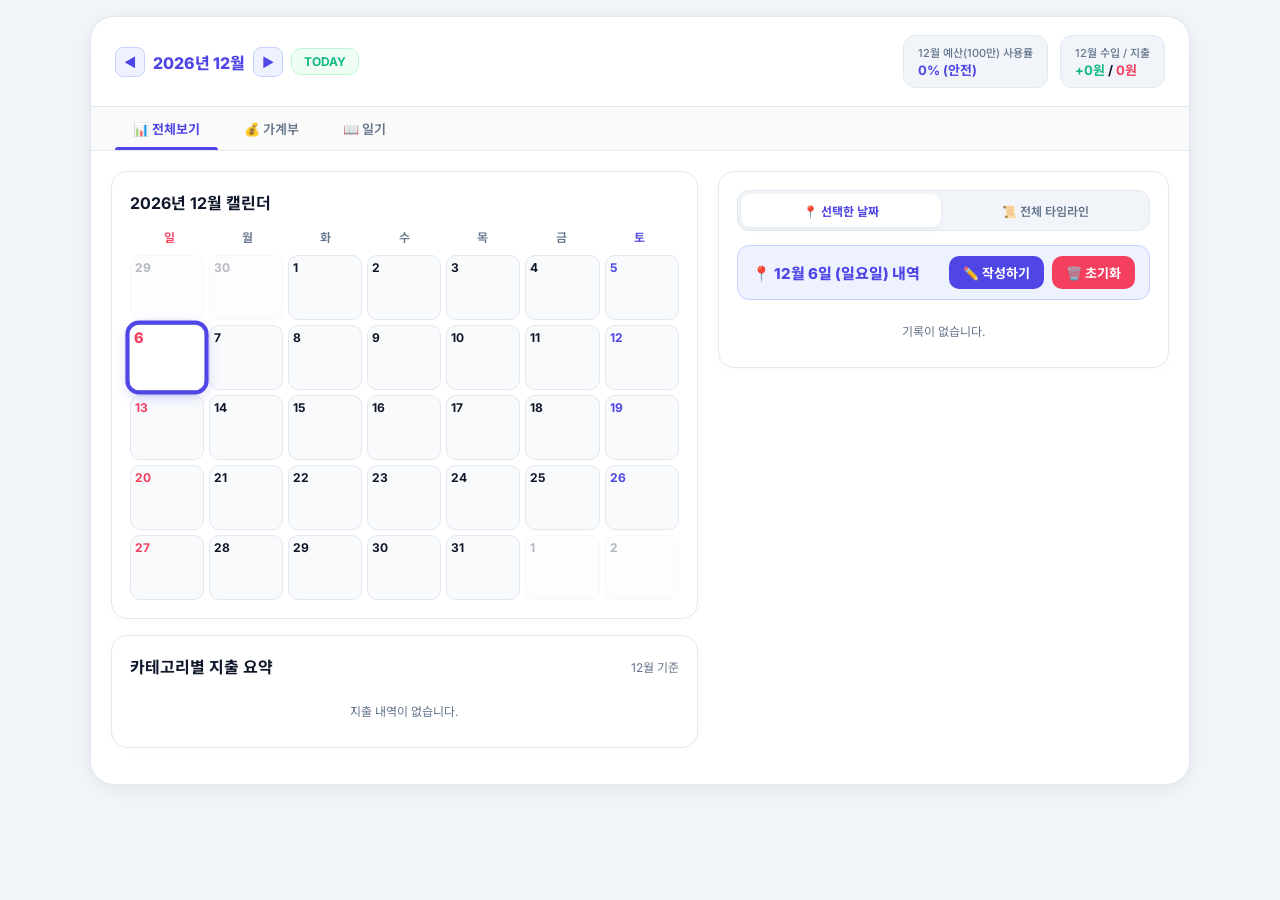
==== draft_3_minimal_dash.html @ 01fcd66e "Update title" ====
<!DOCTYPE html>
<html lang="ko">

<head>
    <meta charset="UTF-8">
    <meta name="viewport" content="width=device-width, initial-scale=1.0">
    <title>가계부 & 일기</title>
    <link rel="preconnect" href="https://fonts.googleapis.com">
    <link rel="preconnect" href="https://fonts.gstatic.com" crossorigin>
    <link
        href="https://fonts.googleapis.com/css2?family=Inter:wght@400;500;600;700;800&family=Noto+Sans+KR:wght@300;400;500;700&display=swap"
        rel="stylesheet">
    <style>
        :root {
            --bg-body: #F1F5F9;
            --bg-surface: #FFFFFF;
            --text-primary: #0F172A;
            --text-muted: #64748B;
            --indigo-600: #4F46E5;
            --indigo-50: #EEF2FF;
            --coral-500: #F43F5E;
            --emerald-500: #10B981;
            --amber-500: #F59E0B;
            --border: #E2E8F0;
            --radius-card: 16px;
            --shadow: 0 4px 20px -2px rgba(15, 23, 42, 0.08);
        }

        * {
            box-sizing: border-box;
            margin: 0;
            padding: 0;
            font-family: 'Inter', 'Noto Sans KR', sans-serif;
            -webkit-tap-highlight-color: transparent;
        }

        body {
            background-color: var(--bg-body);
            color: var(--text-primary);
            min-height: 100vh;
            padding: 16px;
        }

        .dash-wrapper {
            width: 100%;
            max-width: 1100px;
            margin: 0 auto;
            background: var(--bg-surface);
            border-radius: 24px;
            box-shadow: var(--shadow);
            border: 1px solid var(--border);
            overflow: hidden;
            display: flex;
            flex-direction: column;
        }

        .dash-header {
            padding: 18px 24px;
            border-bottom: 1px solid var(--border);
            display: flex;
            justify-content: space-between;
            align-items: center;
            flex-wrap: wrap;
            gap: 16px;
        }

        .month-nav {
            display: flex;
            align-items: center;
            gap: 8px;
            flex-wrap: wrap;
        }

        .month-nav-btn {
            background: var(--indigo-50);
            color: var(--indigo-600);
            border: 1px solid #C7D2FE;
            width: 30px;
            height: 30px;
            border-radius: 8px;
            cursor: pointer;
            font-weight: 700;
            font-size: 13px;
            display: flex;
            align-items: center;
            justify-content: center;
            transition: all 0.2s;
        }

        .month-nav-btn:hover {
            background: var(--indigo-600);
            color: white;
        }

        .month-label {
            font-size: 16px;
            font-weight: 800;
            color: var(--indigo-600);
        }

        .today-go-btn {
            background: #F0FDF4;
            color: var(--emerald-500);
            border: 1px solid #BBF7D0;
            padding: 5px 12px;
            border-radius: 10px;
            font-size: 12px;
            font-weight: 700;
            cursor: pointer;
            transition: all 0.2s;
        }

        .today-go-btn:hover {
            background: var(--emerald-500);
            color: white;
        }

        .metrics-group {
            display: flex;
            gap: 12px;
            flex-wrap: wrap;
        }

        .metric-pill {
            background: var(--bg-body);
            padding: 8px 14px;
            border-radius: 12px;
            display: flex;
            align-items: center;
            border: 1px solid var(--border);
        }

        .metric-label {
            font-size: 11px;
            color: var(--text-muted);
            font-weight: 500;
        }

        .metric-val {
            font-size: 13px;
            font-weight: 700;
        }

        .dash-tab-bar {
            display: flex;
            padding: 0 24px;
            background: #FAFAFA;
            border-bottom: 1px solid var(--border);
            gap: 8px;
            flex-wrap: wrap;
        }

        .dash-tab {
            padding: 12px 18px;
            border: none;
            background: none;
            font-size: 13px;
            font-weight: 600;
            color: var(--text-muted);
            cursor: pointer;
            position: relative;
            display: flex;
            align-items: center;
            gap: 6px;
        }

        .dash-tab.active {
            color: var(--indigo-600);
            font-weight: 700;
        }

        .dash-tab.active::after {
            content: '';
            position: absolute;
            bottom: 0;
            left: 0;
            right: 0;
            height: 3px;
            background: var(--indigo-600);
            border-radius: 3px 3px 0 0;
        }

        .dash-body {
            display: grid;
            grid-template-columns: 1fr;
            padding: 20px;
            gap: 20px;
        }

        @media (min-width: 850px) {
            .dash-body {
                grid-template-columns: 1.3fr 1fr;
            }
        }

        .dash-card {
            background: var(--bg-surface);
            border-radius: var(--radius-card);
            border: 1px solid var(--border);
            padding: 18px;
            box-shadow: 0 2px 8px rgba(0, 0, 0, 0.02);
            margin-bottom: 16px;
        }

        .card-header {
            display: flex;
            justify-content: space-between;
            align-items: center;
            margin-bottom: 14px;
        }

        .card-title {
            font-size: 16px;
            font-weight: 700;
        }

        .cal-table-head {
            display: grid;
            grid-template-columns: repeat(7, 1fr);
            text-align: center;
            font-size: 12px;
            font-weight: 600;
            color: var(--text-muted);
            margin-bottom: 10px;
        }

        .cal-grid {
            display: grid;
            grid-template-columns: repeat(7, 1fr);
            gap: 5px;
            width: 100%;
        }

        .cal-cell {
            min-width: 0;
            min-height: 65px;
            border-radius: 10px;
            background: #F8FAFC;
            border: 1.5px solid var(--border);
            padding: 4px;
            display: flex;
            flex-direction: column;
            justify-content: space-between;
            cursor: pointer;
            transition: all 0.15s ease;
            box-sizing: border-box;
            user-select: none;
        }

        .cal-cell * {
            pointer-events: none;
        }

        @media (max-width: 480px) {
            .cal-cell {
                min-height: 52px;
                padding: 2px 1px;
            }
        }

        .cal-cell:hover {
            border-color: var(--indigo-600);
            background: var(--indigo-50);
            transform: scale(1.03);
        }

        .cal-cell.selected {
            border-color: var(--indigo-600) !important;
            box-shadow: 0 0 0 3px var(--indigo-600), 0 4px 12px rgba(79, 70, 229, 0.3) !important;
            background: #FFF !important;
            transform: scale(1.04);
            z-index: 5;
        }

        .cal-cell.selected .cal-date {
            color: var(--indigo-600);
            font-size: 14px;
            font-weight: 800;
        }

        .cal-cell.other-month {
            opacity: 0.3;
            pointer-events: none;
        }

        .cal-date {
            font-size: 12px;
            font-weight: 700;
        }

        .cal-info {
            display: flex;
            flex-direction: column;
            gap: 2px;
            align-items: flex-end;
        }

        .tag-exp {
            font-size: 9px;
            font-weight: 700;
            color: var(--coral-500);
        }

        .tag-inc {
            font-size: 9px;
            font-weight: 700;
            color: var(--emerald-500);
        }

        .tag-diary {
            font-size: 9px;
            font-weight: 700;
            color: var(--indigo-600);
            background: var(--indigo-50);
            padding: 1px 3px;
            border-radius: 4px;
        }

        .cat-bar-item {
            margin-bottom: 10px;
        }

        .cat-bar-header {
            display: flex;
            justify-content: space-between;
            font-size: 12px;
            font-weight: 600;
            margin-bottom: 4px;
        }

        .cat-progress {
            height: 8px;
            background: var(--bg-body);
            border-radius: 4px;
            overflow: hidden;
        }

        .cat-fill {
            height: 100%;
            border-radius: 4px;
        }

        .mode-toggle-bar {
            display: flex;
            background: var(--bg-body);
            border: 1px solid var(--border);
            padding: 3px;
            border-radius: 12px;
            gap: 4px;
            margin-bottom: 14px;
        }

        .mode-btn {
            flex: 1;
            padding: 8px 0;
            border: none;
            background: none;
            color: var(--text-muted);
            font-size: 12px;
            font-weight: 600;
            border-radius: 9px;
            cursor: pointer;
            text-align: center;
        }

        .mode-btn.active {
            background: var(--bg-surface);
            color: var(--indigo-600);
            box-shadow: 0 2px 6px rgba(0, 0, 0, 0.05);
            font-weight: 700;
        }

        .day-panel-title {
            font-size: 15px;
            font-weight: 800;
            color: var(--indigo-600);
            margin-bottom: 12px;
            display: flex;
            align-items: center;
            justify-content: space-between;
            background: var(--indigo-50);
            border: 1px solid #C7D2FE;
            border-radius: 12px;
            padding: 10px 14px;
        }

        .date-group-card {
            background: #F8FAFC;
            border: 1px solid var(--border);
            border-radius: 12px;
            padding: 12px;
            margin-bottom: 10px;
        }

        .date-group-header {
            font-size: 13px;
            font-weight: 700;
            color: var(--indigo-600);
            margin-bottom: 6px;
            padding-bottom: 4px;
            border-bottom: 1px dashed var(--border);
            display: flex;
            justify-content: space-between;
        }

        .entry-item {
            display: flex;
            justify-content: space-between;
            align-items: center;
            padding: 8px 10px;
            border-radius: 8px;
            background: #FFF;
            border: 1px solid var(--border);
            margin-bottom: 6px;
        }

        .entry-left {
            display: flex;
            align-items: center;
            gap: 8px;
        }

        .entry-icon {
            font-size: 16px;
        }

        .entry-name {
            font-size: 13px;
            font-weight: 600;
        }

        .entry-cate {
            font-size: 11px;
            color: var(--text-muted);
        }

        .entry-val {
            font-size: 13px;
            font-weight: 700;
        }

        .diary-box {
            background: var(--indigo-50);
            border: 1px solid #C7D2FE;
            border-radius: 10px;
            padding: 10px;
            margin-top: 6px;
        }

        .diary-box-header {
            display: flex;
            justify-content: space-between;
            align-items: center;
            margin-bottom: 6px;
        }

        .diary-box-title {
            font-size: 12px;
            font-weight: 700;
            color: var(--indigo-600);
        }

        .diary-box-content {
            font-size: 13px;
            line-height: 1.4;
            color: #334155;
        }

        /* ===== MODAL ===== */
        .modal-overlay {
            display: none;
            position: fixed;
            inset: 0;
            background: rgba(15, 23, 42, 0.55);
            backdrop-filter: blur(4px);
            z-index: 100;
            align-items: center;
            justify-content: center;
            padding: 16px;
        }

        .modal-overlay.open {
            display: flex;
        }

        .modal-box {
            background: var(--bg-surface);
            border-radius: 24px;
            width: 100%;
            max-width: 520px;
            max-height: 90vh;
            overflow-y: auto;
            box-shadow: 0 24px 64px rgba(79, 70, 229, 0.15), 0 8px 32px rgba(0, 0, 0, 0.1);
            border: 1px solid #C7D2FE;
            animation: slideUp 0.25s ease;
        }

        @keyframes slideUp {
            from {
                opacity: 0;
                transform: translateY(30px);
            }

            to {
                opacity: 1;
                transform: translateY(0);
            }
        }

        .modal-header {
            padding: 24px 24px 0;
            display: flex;
            justify-content: space-between;
            align-items: center;
        }

        .modal-title {
            font-size: 20px;
            font-weight: 800;
            color: var(--indigo-600);
        }

        .modal-date-badge {
            font-size: 12px;
            font-weight: 700;
            background: var(--indigo-50);
            color: var(--indigo-600);
            padding: 4px 12px;
            border-radius: 20px;
            border: 1px solid #C7D2FE;
        }

        .modal-close {
            width: 32px;
            height: 32px;
            border-radius: 10px;
            border: 1px solid var(--border);
            background: var(--bg-body);
            color: var(--text-muted);
            font-size: 16px;
            cursor: pointer;
            display: flex;
            align-items: center;
            justify-content: center;
        }

        .modal-close:hover {
            background: var(--coral-500);
            color: white;
            border-color: var(--coral-500);
        }

        .modal-tabs {
            display: flex;
            margin: 16px 24px 0;
            background: var(--bg-body);
            border: 1px solid var(--border);
            padding: 4px;
            border-radius: 14px;
            gap: 4px;
        }

        .modal-tab {
            flex: 1;
            padding: 9px 0;
            border: none;
            background: none;
            font-size: 13px;
            font-weight: 600;
            color: var(--text-muted);
            border-radius: 10px;
            cursor: pointer;
            text-align: center;
            transition: all 0.2s;
        }

        .modal-tab.active {
            background: var(--bg-surface);
            color: var(--indigo-600);
            font-weight: 700;
            box-shadow: 0 2px 6px rgba(0, 0, 0, 0.06);
        }

        .modal-body {
            padding: 20px 24px 20px;
        }

        .form-section {
            display: none;
            flex-direction: column;
            gap: 14px;
        }

        .form-section.active {
            display: flex;
        }

        .form-row {
            display: grid;
            grid-template-columns: 1fr 1fr;
            gap: 12px;
        }

        .form-group {
            display: flex;
            flex-direction: column;
            gap: 6px;
        }

        .form-label {
            font-size: 12px;
            font-weight: 700;
            color: var(--text-muted);
        }

        .form-input,
        .form-select,
        .form-textarea {
            padding: 10px 14px;
            border-radius: 12px;
            border: 1.5px solid var(--border);
            font-size: 14px;
            color: var(--text-primary);
            background: #FAFBFF;
            outline: none;
            font-family: 'Inter', 'Noto Sans KR', sans-serif;
            transition: border-color 0.2s, box-shadow 0.2s;
        }

        .form-input:focus,
        .form-select:focus,
        .form-textarea:focus {
            border-color: var(--indigo-600);
            box-shadow: 0 0 0 3px rgba(79, 70, 229, 0.12);
        }

        .form-textarea {
            resize: vertical;
            min-height: 110px;
        }

        .type-toggle {
            display: flex;
            gap: 8px;
        }

        .type-btn {
            flex: 1;
            padding: 10px 0;
            border-radius: 12px;
            border: 1.5px solid var(--border);
            background: #FAFBFF;
            font-size: 13px;
            font-weight: 700;
            cursor: pointer;
            text-align: center;
            transition: all 0.2s;
            color: var(--text-muted);
        }

        .type-btn.exp.active {
            background: #FFF1F2;
            border-color: var(--coral-500);
            color: var(--coral-500);
        }

        .type-btn.inc.active {
            background: #F0FDF4;
            border-color: var(--emerald-500);
            color: var(--emerald-500);
        }

        .mood-picker {
            display: flex;
            gap: 8px;
            flex-wrap: wrap;
        }

        .mood-btn {
            padding: 6px 12px;
            border-radius: 10px;
            border: 1.5px solid var(--border);
            background: #FAFBFF;
            font-size: 13px;
            cursor: pointer;
            transition: all 0.2s;
            color: var(--text-primary);
        }

        .mood-btn.active {
            border-color: var(--indigo-600);
            background: var(--indigo-50);
            box-shadow: 0 0 0 2px rgba(79, 70, 229, 0.15);
        }

        .tag-list {
            display: flex;
            flex-wrap: wrap;
            gap: 6px;
            min-height: 28px;
            margin-top: 6px;
        }

        .tag-chip {
            background: var(--indigo-50);
            color: var(--indigo-600);
            border: 1px solid #C7D2FE;
            padding: 3px 10px;
            border-radius: 20px;
            font-size: 12px;
            display: flex;
            align-items: center;
            gap: 4px;
        }

        .tag-chip button {
            background: none;
            border: none;
            color: var(--indigo-600);
            cursor: pointer;
            font-size: 13px;
            line-height: 1;
        }

        .modal-footer {
            padding: 0 24px 24px;
            display: flex;
            gap: 10px;
        }

        .btn-cancel {
            flex: 1;
            padding: 12px;
            border-radius: 14px;
            border: 1.5px solid var(--border);
            background: var(--bg-body);
            color: var(--text-muted);
            font-size: 14px;
            font-weight: 700;
            cursor: pointer;
        }

        .btn-cancel:hover {
            background: var(--border);
        }

        .btn-save {
            flex: 2;
            padding: 12px;
            border-radius: 14px;
            border: none;
            background: var(--indigo-600);
            color: white;
            font-size: 14px;
            font-weight: 700;
            cursor: pointer;
            box-shadow: 0 4px 14px rgba(79, 70, 229, 0.3);
            transition: all 0.2s;
        }

        .btn-save:hover {
            background: #4338CA;
            transform: translateY(-1px);
            box-shadow: 0 6px 20px rgba(79, 70, 229, 0.35);
        }
    </style>
</head>

<body>
    <div class="dash-wrapper">
        <!-- Header -->
        <header class="dash-header">
            <div style="display:flex;align-items:center;gap:16px;flex-wrap:wrap;">
                <div class="month-nav">
                    <button class="month-nav-btn" onclick="prevMonth()">◀</button>
                    <span class="month-label" id="currentYearMonthText">2026년 8월</span>
                    <button class="month-nav-btn" onclick="nextMonth()">▶</button>
                    <button class="today-go-btn" onclick="goToToday()">TODAY</button>
                </div>
            </div>
            <div class="metrics-group">
                <div class="metric-pill" onclick="setBudget()" style="cursor:pointer;" title="클릭하여 예산 설정">
                    <div>
                        <div class="metric-label" id="metricLabelBudget">예산(100만) 사용률 ✏️</div>
                        <div class="metric-val" id="metricValBudget" style="color:var(--indigo-600);">0%</div>
                    </div>
                </div>
                <div class="metric-pill">
                    <div>
                        <div class="metric-label" id="metricLabelBalance">8월 수입 / 지출</div>
                        <div class="metric-val" id="metricValBalance"><span style="color:var(--emerald-500);">0원</span>
                            / <span style="color:var(--coral-500);">0원</span></div>
                    </div>
                </div>
            </div>
        </header>

        <div class="dash-tab-bar">
            <button class="dash-tab active" id="tabAll" onclick="switchFilter('all')">📊 전체보기</button>
            <button class="dash-tab" id="tabLedger" onclick="switchFilter('ledger')">💰 가계부</button>
            <button class="dash-tab" id="tabDiary" onclick="switchFilter('diary')">📖 일기</button>
        </div>

        <div class="dash-body">
            <!-- Left -->
            <div>
                <div class="dash-card">
                    <div class="card-header">
                        <span class="card-title" id="calCardTitle">2026년 8월 캘린더</span>
                    </div>
                    <div class="cal-table-head">
                        <span style="color:var(--coral-500);">일</span>
                        <span>월</span><span>화</span><span>수</span><span>목</span><span>금</span>
                        <span style="color:var(--indigo-600);">토</span>
                    </div>
                    <div class="cal-grid" id="calendarGrid"></div>
                </div>

                <div class="dash-card">
                    <div class="card-header">
                        <span class="card-title">카테고리별 지출 요약</span>
                        <span style="font-size:12px;color:var(--text-muted);" id="catMonthLabel">8월 기준</span>
                    </div>
                    <div id="categorySummaryContainer">
                        <div style="font-size:12px;color:var(--text-muted);text-align:center;padding:10px;">지출 내역이 없습니다.
                        </div>
                    </div>
                </div>
            </div>

            <!-- Right -->
            <div>
                <div class="dash-card">
                    <div class="mode-toggle-bar">
                        <button class="mode-btn active" id="modeSelected" onclick="switchTimelineMode('selected')">📍
                            선택한 날짜</button>
                        <button class="mode-btn" id="modeAll" onclick="switchTimelineMode('all')">📜 전체 타임라인</button>
                    </div>
                    <div class="day-panel-title">
                        <span id="detailTitleText">📍 8월 9일 내역</span>
                        <div style="display:flex; gap:8px;">
                            <button onclick="openModal()"
                                style="background:var(--indigo-600);color:white;border:none;padding:7px 14px;border-radius:10px;font-size:13px;font-weight:700;cursor:pointer;">✏️
                                작성하기</button>
                            <button onclick="clearAll()"
                                style="background:var(--coral-500);color:white;border:none;padding:7px 14px;border-radius:10px;font-size:13px;font-weight:700;cursor:pointer;">🗑️
                                초기화</button>
                        </div>
                    </div>
                    <div id="timelineContainer"></div>
                </div>
            </div>
        </div>
    </div>

    <!-- MODAL -->
    <div class="modal-overlay" id="writeModal">
        <div class="modal-box">
            <div class="modal-header">
                <div>
                    <div class="modal-title">✏️ 새 기록 작성</div>
                    <div style="margin-top:4px;font-size:12px;color:var(--text-muted);" id="modalDateHint">선택된 날짜에 기록을
                        추가합니다</div>
                </div>
                <button class="modal-close" onclick="closeModal()">✕</button>
            </div>
            <div class="modal-tabs">
                <button class="modal-tab active" id="mtabLedger" onclick="switchModalTab('ledger')">💰 가계부 작성</button>
                <button class="modal-tab" id="mtabDiary" onclick="switchModalTab('diary')">📖 일기 작성</button>
            </div>
            <div class="modal-body">
                <!-- Ledger Form -->
                <div class="form-section active" id="formLedger">
                    <div class="form-group">
                        <label class="form-label">수입 / 지출 구분</label>
                        <div class="type-toggle">
                            <button class="type-btn exp active" id="typeExp" onclick="setType('exp')">📉 지출</button>
                            <button class="type-btn inc" id="typeInc" onclick="setType('inc')">📈 수입</button>
                        </div>
                    </div>
                    <div class="form-row">
                        <div class="form-group"><label class="form-label">날짜</label><input class="form-input"
                                type="date" id="ledgerDate"></div>
                        <div class="form-group"><label class="form-label">금액 (원)</label><input class="form-input"
                                type="number" id="ledgerAmount" placeholder="15000"></div>
                    </div>
                    <div class="form-row">
                        <div class="form-group">
                            <label class="form-label">카테고리</label>
                            <select class="form-select" id="ledgerCategory">
                                <option value="식비">🍱 식비</option>
                                <option value="교통">🚌 교통</option>
                                <option value="문화">🎬 문화/여가</option>
                                <option value="쇼핑">🛍️ 쇼핑</option>
                                <option value="생활">🏠 생활</option>
                                <option value="의료">💊 의료</option>
                                <option value="수입">💰 수입</option>
                                <option value="기타">📌 기타</option>
                            </select>
                        </div>
                        <div class="form-group">
                            <label class="form-label">결제 수단</label>
                            <select class="form-select" id="ledgerPayment">
                                <option>💳 카드</option>
                                <option>💵 현금</option>
                                <option>🏦 계좌이체</option>
                                <option>🟡 카카오페이</option>
                                <option>🟢 네이버페이</option>
                            </select>
                        </div>
                    </div>
                    <div class="form-group"><label class="form-label">내용 / 사용처</label><input class="form-input"
                            type="text" id="ledgerTitle" placeholder="스타벅스 아이스 아메리카노"></div>
                    <div class="form-group"><label class="form-label">메모 (선택)</label><input class="form-input"
                            type="text" id="ledgerMemo" placeholder="간단한 메모"></div>
                </div>

                <!-- Diary Form -->
                <div class="form-section" id="formDiary">
                    <div class="form-group"><label class="form-label">날짜</label><input class="form-input" type="date"
                            id="diaryDate"></div>
                    <div class="form-group">
                        <label class="form-label">오늘의 기분</label>
                        <div class="mood-picker">
                            <button class="mood-btn active" onclick="setMood(this,'😊 행복')">😊 행복</button>
                            <button class="mood-btn" onclick="setMood(this,'😌 평온')">😌 평온</button>
                            <button class="mood-btn" onclick="setMood(this,'😢 슬픔')">😢 슬픔</button>
                            <button class="mood-btn" onclick="setMood(this,'😤 화남')">😤 화남</button>
                            <button class="mood-btn" onclick="setMood(this,'😴 피곤')">😴 피곤</button>
                            <button class="mood-btn" onclick="setMood(this,'🎉 신남')">🎉 신남</button>
                            <button class="mood-btn" onclick="setMood(this,'🤔 생각')">🤔 생각</button>
                            <button class="mood-btn" onclick="setMood(this,'💪 의욕')">💪 의욕</button>
                        </div>
                    </div>
                    <div class="form-group"><label class="form-label">제목 (선택)</label><input class="form-input"
                            type="text" id="diaryTitle" placeholder="오늘의 한 줄 제목"></div>
                    <div class="form-group"><label class="form-label">일기 내용</label><textarea class="form-textarea"
                            id="diaryContent"
                            placeholder="오늘 있었던 일, 느꼈던 감정을 자유롭게 기록해보세요 📖&#10;&#10;여기는 나만의 소중한 공간이에요 :)"></textarea>
                    </div>
                    <div class="form-group">
                        <label class="form-label">태그 (Enter로 추가)</label>
                        <input class="form-input" type="text" id="tagInput" placeholder="#카페 #일상 #독서"
                            onkeydown="addTag(event)">
                        <div class="tag-list" id="tagList"></div>
                    </div>
                </div>
            </div>
            <div class="modal-footer">
                <button class="btn-cancel" onclick="closeModal()">취소</button>
                <button class="btn-save" onclick="saveEntry()">💾 저장하기</button>
            </div>
        </div>
    </div>

    <!-- BUDGET MODAL -->
    <div class="modal-overlay" id="budgetModal">
        <div class="modal-box" style="max-width: 400px;">
            <div class="modal-header">
                <div>
                    <div class="modal-title">🎯 목표 예산 설정</div>
                    <div style="margin-top:4px;font-size:12px;color:var(--text-muted);" id="budgetModalHint">이번 달의 목표
                        예산을 설정합니다</div>
                </div>
                <button class="modal-close" onclick="closeBudgetModal()">✕</button>
            </div>
            <div class="modal-body">
                <div class="form-group">
                    <label class="form-label">금액 (원)</label>
                    <input class="form-input" type="number" id="budgetInputAmount" placeholder="1000000">
                </div>
            </div>
            <div class="modal-footer">
                <button class="btn-cancel" onclick="closeBudgetModal()">취소</button>
                <button class="btn-save" onclick="saveBudget()">💾 저장하기</button>
            </div>
        </div>
    </div>

    <script>
        const _today = new Date();
        let currentYear = _today.getFullYear(), currentMonth = _today.getMonth() + 1, selectedDay = _today.getDate();
        let activeFilter = 'all', timelineMode = 'selected';
        let selectedMood = '😊 행복', selectedType = 'exp';
        let currentTags = [];
        let userEntries = JSON.parse(localStorage.getItem('userEntries')) || {};
        let userBudgets = JSON.parse(localStorage.getItem('userBudgets')) || {};

        const dayNames = ['일요일', '월요일', '화요일', '수요일', '목요일', '금요일', '토요일'];
        function getWeekdayName(y, m, d) { return dayNames[new Date(y, m - 1, d).getDay()]; }

        function getMockData(y, m, d) {
            const key = `${y}-${m}-${d}`;
            if (!userEntries[key] || (!userEntries[key].ledger && !userEntries[key].diary)) return null;
            let base = { items: [] };
            if (userEntries[key].ledger) base.items = [...userEntries[key].ledger];
            if (userEntries[key].diary) base.diary = userEntries[key].diary;

            let exp = 0; let inc = 0;
            base.items.forEach(i => {
                const num = parseInt(i.val.replace(/[^0-9]/g, ''));
                if (i.type === 'exp') exp += num; else inc += num;
            });
            if (exp > 0) base.exp = `-${Math.round(exp / 1000) / 10}만`;
            if (inc > 0) base.inc = `+${Math.round(inc / 1000) / 10}만`;

            return base;
        }

        function prevMonth() { currentMonth--; if (currentMonth < 1) { currentMonth = 12; currentYear--; } selectedDay = 1; renderAll(); }
        function nextMonth() { currentMonth++; if (currentMonth > 12) { currentMonth = 1; currentYear++; } selectedDay = 1; renderAll(); }
        function goToToday() { const t = new Date(); currentYear = t.getFullYear(); currentMonth = t.getMonth() + 1; selectedDay = t.getDate(); renderAll(); }

        function renderCalendar() {
            const grid = document.getElementById('calendarGrid'); grid.innerHTML = '';
            const totalDays = new Date(currentYear, currentMonth, 0).getDate();
            const firstDow = new Date(currentYear, currentMonth - 1, 1).getDay();
            const prevTotal = new Date(currentYear, currentMonth - 1, 0).getDate();
            for (let i = firstDow - 1; i >= 0; i--) { const c = document.createElement('div'); c.className = 'cal-cell other-month'; c.innerHTML = `<span class="cal-date">${prevTotal - i}</span>`; grid.appendChild(c); }
            for (let d = 1; d <= totalDays; d++) {
                const cell = document.createElement('div');
                const dow = new Date(currentYear, currentMonth - 1, d).getDay();
                cell.className = `cal-cell ${d === selectedDay ? 'selected' : ''}`;
                cell.setAttribute('onclick', `selectDate(${d})`);
                const data = getMockData(currentYear, currentMonth, d);
                let infoHtml = '';
                if (data) {
                    if (data.exp) infoHtml += `<span class="tag-exp">${data.exp}</span>`;
                    if (data.inc) infoHtml += `<span class="tag-inc">${data.inc}</span>`;
                    if (data.diary) infoHtml += `<span class="tag-diary">📖</span>`;
                }
                let ds = '';
                if (dow === 0) ds = 'color:var(--coral-500);';
                if (dow === 6) ds = 'color:var(--indigo-600);';
                cell.innerHTML = `<span class="cal-date" style="${ds}">${d}</span><div class="cal-info">${infoHtml}</div>`;
                grid.appendChild(cell);
            }
            const rem = (firstDow + totalDays) % 7;
            for (let d = 1; d <= (rem === 0 ? 0 : 7 - rem); d++) { const c = document.createElement('div'); c.className = 'cal-cell other-month'; c.innerHTML = `<span class="cal-date">${d}</span>`; grid.appendChild(c); }
        }

        function selectDate(d) { selectedDay = Number(d); timelineMode = 'selected'; document.getElementById('modeSelected').classList.add('active'); document.getElementById('modeAll').classList.remove('active'); renderAll(); }
        function switchTimelineMode(m) { timelineMode = m; document.getElementById('modeSelected').classList.toggle('active', m === 'selected'); document.getElementById('modeAll').classList.toggle('active', m === 'all'); renderTimeline(); }
        function switchFilter(f) { activeFilter = f;['all', 'ledger', 'diary'].forEach(x => document.getElementById('tab' + x[0].toUpperCase() + x.slice(1)).classList.toggle('active', x === f)); renderTimeline(); }

        function renderTimeline() {
            const container = document.getElementById('timelineContainer');
            const titleEl = document.getElementById('detailTitleText');
            const totalDays = new Date(currentYear, currentMonth, 0).getDate();
            if (timelineMode === 'selected') {
                titleEl.innerText = `📍 ${currentMonth}월 ${selectedDay}일 (${getWeekdayName(currentYear, currentMonth, selectedDay)}) 내역`;
                container.innerHTML = renderDayHtml(selectedDay);
            } else {
                titleEl.innerText = `📜 ${currentYear}년 ${currentMonth}월 타임라인`;
                let html = '';
                for (let d = 1; d <= totalDays; d++) {
                    const data = getMockData(currentYear, currentMonth, d);
                    if (data) {
                        let badge = '';
                        if (data.exp) badge += `<span style="color:var(--coral-500);margin-right:6px;">${data.exp}</span>`;
                        if (data.inc) badge += `<span style="color:var(--emerald-500);">${data.inc}</span>`;
                        html += `<div class="date-group-card" onclick="selectDate(${d})" style="cursor:pointer;"><div class="date-group-header"><span>📘 ${currentMonth}월 ${d}일 (${getWeekdayName(currentYear, currentMonth, d)})</span><span style="font-size:11px;font-weight:700;">${badge}</span></div>${renderDayHtml(d)}</div>`;
                    }
                }
                if (!html) html = `<div style="font-size:13px;color:var(--text-muted);text-align:center;padding:20px;">이번 달 기록이 없습니다.</div>`;
                container.innerHTML = html;
            }
        }

        function renderDayHtml(day) {
            const data = getMockData(currentYear, currentMonth, day);
            if (!data) return `<div style="font-size:12px;color:var(--text-muted);text-align:center;padding:10px;">기록이 없습니다.</div>`;
            let html = '';
            if ((activeFilter === 'all' || activeFilter === 'ledger') && data.items?.length > 0) {
                html += `<div style="font-size:12px;font-weight:700;color:var(--text-muted);margin-bottom:6px;">가계부 내역</div>`;
                html += data.items.map((i, idx) => `<div class="entry-item"><div class="entry-left"><span class="entry-icon">${i.icon}</span><div><div class="entry-name">${i.name}</div><div class="entry-cate">${i.cate}</div></div></div><div style="display:flex;align-items:center;gap:12px;"><span class="entry-val" style="color:${i.type === 'inc' ? 'var(--emerald-500)' : 'var(--coral-500)'};">${i.val}</span><button onclick="event.stopPropagation(); deleteLedger(${day}, ${idx})" style="background:none;border:none;cursor:pointer;font-size:14px;color:var(--text-muted);" title="삭제">🗑️</button></div></div>`).join('');
            }
            if ((activeFilter === 'all' || activeFilter === 'diary') && data.diary) {
                html += `<div style="font-size:12px;font-weight:700;color:var(--text-muted);margin-top:8px;margin-bottom:6px;">일기 내역</div><div class="diary-box"><div class="diary-box-header"><span class="diary-box-title">📝 ${currentMonth}월 ${day}일 일기</span><div style="display:flex;align-items:center;gap:6px;"><span style="font-size:11px;background:#FFF;padding:2px 8px;border-radius:8px;">${data.diary.mood}</span><button onclick="event.stopPropagation(); deleteDiary(${day})" style="background:none;border:none;cursor:pointer;font-size:12px;color:var(--text-muted);" title="삭제">🗑️</button></div></div><div class="diary-box-content">"${data.diary.content || data.diary.text}"</div></div>`;
            }
            return html || `<div style="font-size:12px;color:var(--text-muted);text-align:center;padding:10px;">기록이 없습니다.</div>`;
        }

        function deleteLedger(d, idx) {
            if (confirm('이 내역을 삭제하시겠습니까?')) {
                const key = `${currentYear}-${currentMonth}-${d}`;
                if (userEntries[key] && userEntries[key].ledger) {
                    userEntries[key].ledger.splice(idx, 1);
                    if (userEntries[key].ledger.length === 0) delete userEntries[key].ledger;
                    if (Object.keys(userEntries[key]).length === 0) delete userEntries[key];
                    localStorage.setItem('userEntries', JSON.stringify(userEntries));
                    renderAll();
                }
            }
        }

        function deleteDiary(d) {
            if (confirm('이 일기를 삭제하시겠습니까?')) {
                const key = `${currentYear}-${currentMonth}-${d}`;
                if (userEntries[key] && userEntries[key].diary) {
                    delete userEntries[key].diary;
                    if (Object.keys(userEntries[key]).length === 0) delete userEntries[key];
                    localStorage.setItem('userEntries', JSON.stringify(userEntries));
                    renderAll();
                }
            }
        }

        function renderMetrics() {
            let totalExp = 0; let totalInc = 0;
            let catExp = {};
            const totalDays = new Date(currentYear, currentMonth, 0).getDate();
            for (let d = 1; d <= totalDays; d++) {
                const key = `${currentYear}-${currentMonth}-${d}`;
                if (userEntries[key] && userEntries[key].ledger) {
                    userEntries[key].ledger.forEach(i => {
                        const num = parseInt(i.val.replace(/[^0-9]/g, ''));
                        if (i.type === 'exp') {
                            totalExp += num;
                            const catKey = `${i.icon} ${i.cate}`;
                            catExp[catKey] = (catExp[catKey] || 0) + num;
                        } else {
                            totalInc += num;
                        }
                    });
                }
            }

            document.getElementById('metricValBalance').innerHTML = `<span style="color:var(--emerald-500);">+${totalInc.toLocaleString()}원</span> / <span style="color:var(--coral-500);">${totalExp > 0 ? '-' : ''}${totalExp.toLocaleString()}원</span>`;

            const budgetKey = `${currentYear}-${currentMonth}`;
            const budget = userBudgets[budgetKey] || 1000000;

            const budgetText = (budget % 10000 === 0) ? (budget / 10000) + '만' : budget.toLocaleString();

            const pct = Math.round((totalExp / budget) * 100);
            document.getElementById('metricLabelBudget').innerText = `${currentMonth}월 예산(${budgetText}) 사용률`;
            document.getElementById('metricValBudget').innerText = `${pct}% ${pct > 80 ? '(위험)' : '(안전)'}`;
            document.getElementById('metricValBudget').style.color = pct > 80 ? 'var(--coral-500)' : 'var(--indigo-600)';

            const catContainer = document.getElementById('categorySummaryContainer');
            if (totalExp === 0) {
                catContainer.innerHTML = `<div style="font-size:12px;color:var(--text-muted);text-align:center;padding:10px;">지출 내역이 없습니다.</div>`;
            } else {
                let catHtml = '';
                const colors = ['var(--indigo-600)', 'var(--amber-500)', 'var(--coral-500)', 'var(--emerald-500)'];
                let cIdx = 0;
                Object.entries(catExp).sort((a, b) => b[1] - a[1]).forEach(([name, val]) => {
                    const perc = Math.round((val / totalExp) * 100);
                    catHtml += `<div class="cat-bar-item"><div class="cat-bar-header"><span>${name}</span><span>${val.toLocaleString()}원 (${perc}%)</span></div><div class="cat-progress"><div class="cat-fill" style="width:${perc}%;background:${colors[cIdx % colors.length]};"></div></div></div>`;
                    cIdx++;
                });
                catContainer.innerHTML = catHtml;
            }
        }

        function setBudget() {
            const key = `${currentYear}-${currentMonth}`;
            const currentBudget = userBudgets[key] || 1000000;
            document.getElementById('budgetInputAmount').value = currentBudget;
            document.getElementById('budgetModalHint').innerText = `${currentMonth}월의 목표 예산을 설정합니다`;
            document.getElementById('budgetModal').classList.add('open');
        }

        function closeBudgetModal() {
            document.getElementById('budgetModal').classList.remove('open');
        }

        document.getElementById('budgetModal').addEventListener('click', function (e) { if (e.target === this) closeBudgetModal(); });

        function saveBudget() {
            const key = `${currentYear}-${currentMonth}`;
            const amount = document.getElementById('budgetInputAmount').value;
            if (!amount) { alert('금액을 입력해주세요.'); return; }
            const num = parseInt(amount);
            if (!isNaN(num) && num > 0) {
                userBudgets[key] = num;
                localStorage.setItem('userBudgets', JSON.stringify(userBudgets));
                closeBudgetModal();
                renderAll();
                alert(`✅ ${currentMonth}월 목표 예산이 설정되었습니다!`);
            } else {
                alert('올바른 금액을 숫자로 입력해주세요.');
            }
        }

        function renderAll() {
            document.getElementById('currentYearMonthText').innerText = `${currentYear}년 ${currentMonth}월`;
            document.getElementById('calCardTitle').innerText = `${currentYear}년 ${currentMonth}월 캘린더`;
            document.getElementById('metricLabelBalance').innerText = `${currentMonth}월 수입 / 지출`;
            document.getElementById('catMonthLabel').innerText = `${currentMonth}월 기준`;
            renderCalendar(); renderTimeline(); renderMetrics();
        }

        /* Modal */
        function openModal() {
            document.getElementById('writeModal').classList.add('open');
            const ds = `${currentYear}-${String(currentMonth).padStart(2, '0')}-${String(selectedDay).padStart(2, '0')}`;
            document.getElementById('ledgerDate').value = ds;
            document.getElementById('diaryDate').value = ds;
            document.getElementById('modalDateHint').innerText = `${currentMonth}월 ${selectedDay}일 (${getWeekdayName(currentYear, currentMonth, selectedDay)}) 기록 추가`;
        }
        function closeModal() { document.getElementById('writeModal').classList.remove('open'); }
        document.getElementById('writeModal').addEventListener('click', function (e) { if (e.target === this) closeModal(); });

        function switchModalTab(tab) {
            document.getElementById('mtabLedger').classList.toggle('active', tab === 'ledger');
            document.getElementById('mtabDiary').classList.toggle('active', tab === 'diary');
            document.getElementById('formLedger').classList.toggle('active', tab === 'ledger');
            document.getElementById('formDiary').classList.toggle('active', tab === 'diary');
        }
        function setType(type) { selectedType = type; document.getElementById('typeExp').classList.toggle('active', type === 'exp'); document.getElementById('typeInc').classList.toggle('active', type === 'inc'); }
        function setMood(btn, mood) { selectedMood = mood; document.querySelectorAll('.mood-btn').forEach(b => b.classList.remove('active')); btn.classList.add('active'); }
        function addTag(e) {
            if (e.key === 'Enter') { e.preventDefault(); const input = document.getElementById('tagInput'); let val = input.value.trim(); if (!val) return; if (!val.startsWith('#')) val = '#' + val; currentTags.push(val); renderTags(); input.value = ''; }
        }
        function renderTags() { document.getElementById('tagList').innerHTML = currentTags.map((t, i) => `<span class="tag-chip">${t} <button onclick="removeTag(${i})">×</button></span>`).join(''); }
        function removeTag(i) { currentTags.splice(i, 1); renderTags(); }

        function saveEntry() {
            const isLedger = document.getElementById('formLedger').classList.contains('active');
            const dateStr = document.getElementById(isLedger ? 'ledgerDate' : 'diaryDate').value;
            if (!dateStr) { alert('날짜를 선택해주세요.'); return; }
            const parts = dateStr.split('-'); const y = parseInt(parts[0]), m = parseInt(parts[1]), d = parseInt(parts[2]);
            const key = `${y}-${m}-${d}`;
            if (!userEntries[key]) userEntries[key] = {};
            if (isLedger) {
                const amount = document.getElementById('ledgerAmount').value;
                const title = document.getElementById('ledgerTitle').value;
                if (!amount || !title) { alert('금액과 내용을 입력해주세요.'); return; }
                const cat = document.getElementById('ledgerCategory').value;
                const icons = { '식비': '🍱', '교통': '🚌', '문화': '🎬', '쇼핑': '🛍️', '생활': '🏠', '의료': '💊', '수입': '💰', '기타': '📌' };
                const isInc = selectedType === 'inc';
                if (!userEntries[key].ledger) userEntries[key].ledger = [];
                userEntries[key].ledger.push({ icon: icons[cat] || '📌', name: title, cate: cat, val: `${isInc ? '+' : '-'}${parseInt(amount).toLocaleString()}원`, type: isInc ? 'inc' : 'exp' });
                alert(`✅ ${m}월 ${d}일 가계부가 저장되었습니다!`);
            } else {
                const content = document.getElementById('diaryContent').value;
                if (!content) { alert('일기 내용을 입력해주세요.'); return; }
                userEntries[key].diary = { mood: selectedMood, content, text: content };
                currentTags = []; renderTags();
                alert(`✅ ${m}월 ${d}일 일기가 저장되었습니다!`);
            }
            localStorage.setItem('userEntries', JSON.stringify(userEntries));
            closeModal(); currentYear = y; currentMonth = m; selectedDay = d; timelineMode = 'selected';
            document.getElementById('modeSelected').classList.add('active'); document.getElementById('modeAll').classList.remove('active');
            renderAll();
        }

        function clearAll() {
            if (confirm('정말 모든 기록을 초기화하시겠습니까?')) {
                userEntries = {};
                localStorage.removeItem('userEntries');
                renderAll();
                alert('모든 기록이 초기화되었습니다.');
            }
        }

        renderAll();
    </script>
</body>

</html>
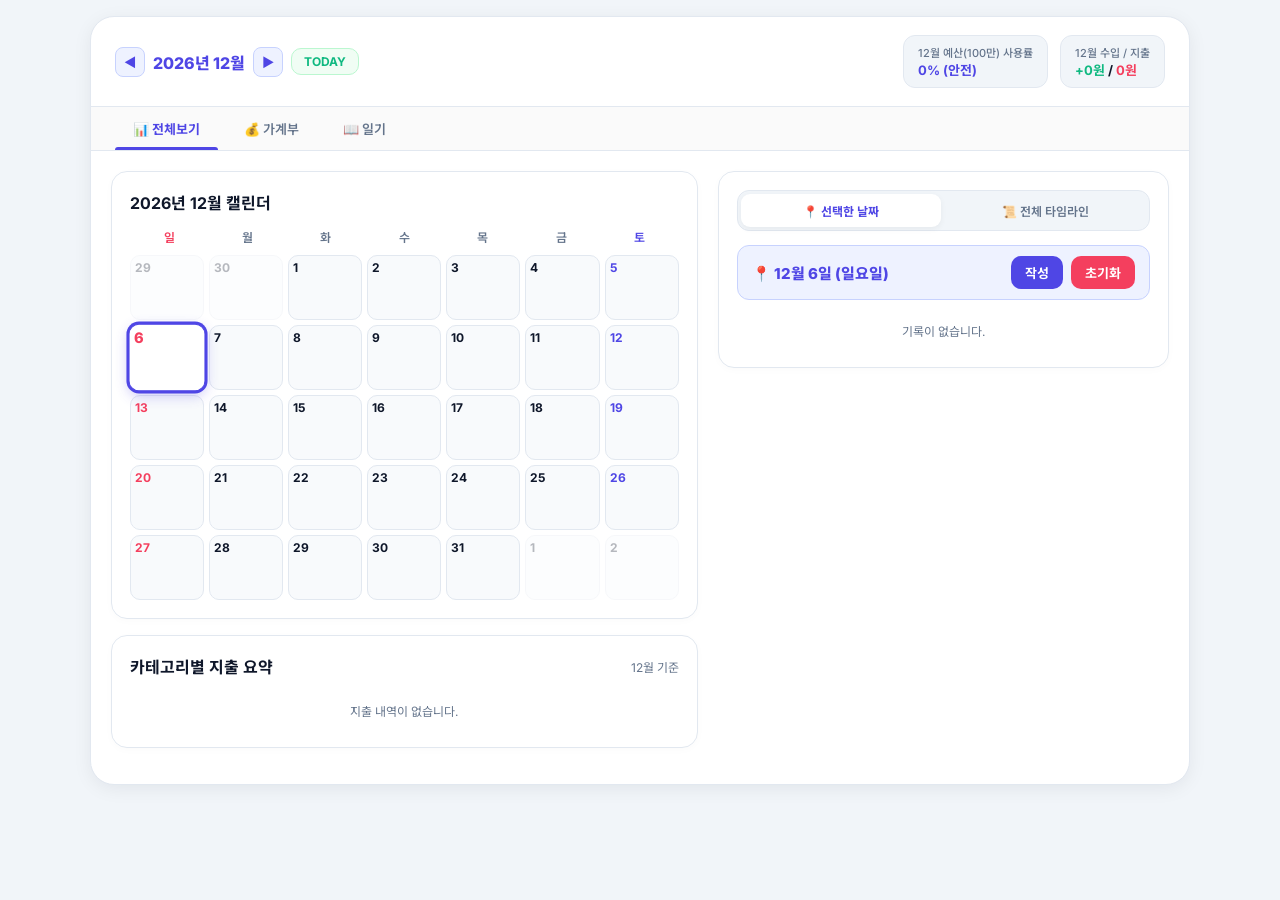
==== commit 4e8ea968: "Add monthly recurring transactions to dashboard draft Adds a repeat toggle in the entry modal for mo" ====
--- a/draft_3_minimal_dash.html
+++ b/draft_3_minimal_dash.html
@@ -266,7 +266,7 @@
 
         .cal-cell.selected {
             border-color: var(--indigo-600) !important;
-            box-shadow: 0 0 0 3px var(--indigo-600), 0 4px 12px rgba(79, 70, 229, 0.3) !important;
+            box-shadow: 0 0 0 2px var(--indigo-600), 0 4px 12px rgba(79, 70, 229, 0.3) !important;
             background: #FFF !important;
             transform: scale(1.04);
             z-index: 5;
@@ -493,6 +493,83 @@
             box-shadow: 0 24px 64px rgba(79, 70, 229, 0.15), 0 8px 32px rgba(0, 0, 0, 0.1);
             border: 1px solid #C7D2FE;
             animation: slideUp 0.25s ease;
+        }
+
+        /* 커스텀 카테고리 드롭다운 */
+        .custom-select-wrapper {
+            position: relative;
+            width: 100%;
+        }
+
+        .custom-select-trigger {
+            width: 100%;
+            padding: 10px 14px;
+            border: 1.5px solid var(--border);
+            border-radius: 10px;
+            background: var(--bg-body);
+            font-size: 14px;
+            color: var(--text-primary);
+            cursor: pointer;
+            display: flex;
+            justify-content: space-between;
+            align-items: center;
+            transition: border-color 0.2s;
+            user-select: none;
+        }
+
+        .custom-select-trigger:hover,
+        .custom-select-trigger.open {
+            border-color: var(--indigo-600);
+            outline: none;
+        }
+
+        .custom-select-trigger .arrow {
+            font-size: 10px;
+            color: var(--text-muted);
+            transition: transform 0.2s;
+        }
+
+        .custom-select-trigger.open .arrow {
+            transform: rotate(180deg);
+        }
+
+        .custom-select-dropdown {
+            display: none;
+            position: absolute;
+            top: calc(100% + 4px);
+            left: 0;
+            right: 0;
+            background: var(--bg-surface);
+            border: 1.5px solid var(--indigo-600);
+            border-radius: 12px;
+            box-shadow: 0 8px 24px rgba(79, 70, 229, 0.15);
+            z-index: 200;
+            max-height: 200px;
+            overflow-y: auto;
+            padding: 4px;
+        }
+
+        .custom-select-dropdown.open {
+            display: block;
+        }
+
+        .custom-select-option {
+            padding: 9px 12px;
+            font-size: 14px;
+            border-radius: 8px;
+            cursor: pointer;
+            transition: background 0.15s;
+        }
+
+        .custom-select-option:hover {
+            background: var(--indigo-50);
+            color: var(--indigo-600);
+        }
+
+        .custom-select-option.selected {
+            background: var(--indigo-50);
+            color: var(--indigo-600);
+            font-weight: 600;
         }
 
         @keyframes slideUp {
@@ -625,6 +702,14 @@
             outline: none;
             font-family: 'Inter', 'Noto Sans KR', sans-serif;
             transition: border-color 0.2s, box-shadow 0.2s;
+            width: 100%;
+        }
+
+        /* Responsive layout for form rows */
+        @media (max-width: 480px) {
+            .form-row {
+                grid-template-columns: 1fr;
+            }
         }
 
         .form-input:focus,
@@ -668,6 +753,121 @@
             background: #F0FDF4;
             border-color: var(--emerald-500);
             color: var(--emerald-500);
+        }
+
+        /* ===== 매월 반복 ===== */
+        .repeat-row {
+            display: flex;
+            gap: 10px;
+            align-items: center;
+            flex-wrap: wrap;
+        }
+
+        .repeat-btn {
+            flex: 1 1 150px;
+            display: flex;
+            align-items: center;
+            justify-content: center;
+            gap: 8px;
+            padding: 10px 14px;
+            border-radius: 12px;
+            border: 1.5px solid var(--border);
+            background: #FAFBFF;
+            font-size: 13px;
+            font-weight: 700;
+            color: var(--text-muted);
+            cursor: pointer;
+            transition: all 0.2s;
+        }
+
+        .repeat-btn.active {
+            background: var(--indigo-50);
+            border-color: var(--indigo-600);
+            color: var(--indigo-600);
+            box-shadow: 0 0 0 2px rgba(79, 70, 229, 0.12);
+        }
+
+        .repeat-info {
+            flex: 1 1 170px;
+            font-size: 12px;
+            color: var(--text-muted);
+            line-height: 1.45;
+        }
+
+        .repeat-detail {
+            display: none;
+            margin-top: 10px;
+            flex-direction: column;
+            gap: 6px;
+        }
+
+        .repeat-detail.open {
+            display: flex;
+        }
+
+        .scope-toggle {
+            display: flex;
+            gap: 8px;
+            flex-wrap: wrap;
+        }
+
+        .scope-btn {
+            flex: 1 1 130px;
+            padding: 10px 0;
+            border-radius: 12px;
+            border: 1.5px solid var(--border);
+            background: #FAFBFF;
+            font-size: 13px;
+            font-weight: 700;
+            color: var(--text-muted);
+            cursor: pointer;
+            text-align: center;
+            transition: all 0.2s;
+        }
+
+        .scope-btn.active {
+            background: var(--indigo-50);
+            border-color: var(--indigo-600);
+            color: var(--indigo-600);
+        }
+
+        .badge-repeat {
+            font-size: 10px;
+            font-weight: 700;
+            color: var(--indigo-600);
+            background: var(--indigo-50);
+            border: 1px solid #C7D2FE;
+            padding: 1px 5px;
+            border-radius: 6px;
+            margin-left: 6px;
+            white-space: nowrap;
+        }
+
+        .icon-btn {
+            background: none;
+            border: none;
+            cursor: pointer;
+            font-size: 14px;
+            color: var(--text-muted);
+            padding: 2px;
+            line-height: 1;
+        }
+
+        .btn-danger {
+            padding: 12px 16px;
+            border-radius: 14px;
+            border: 1.5px solid #FECDD3;
+            background: #FFF1F2;
+            color: var(--coral-500);
+            font-size: 14px;
+            font-weight: 700;
+            cursor: pointer;
+        }
+
+        .btn-danger:hover {
+            background: var(--coral-500);
+            color: white;
+            border-color: var(--coral-500);
         }
 
         .mood-picker {
@@ -837,13 +1037,13 @@
                         <button class="mode-btn" id="modeAll" onclick="switchTimelineMode('all')">📜 전체 타임라인</button>
                     </div>
                     <div class="day-panel-title">
-                        <span id="detailTitleText">📍 8월 9일 내역</span>
+                        <span id="detailTitleText">📍 8월 9일</span>
                         <div style="display:flex; gap:8px;">
                             <button onclick="openModal()"
-                                style="background:var(--indigo-600);color:white;border:none;padding:7px 14px;border-radius:10px;font-size:13px;font-weight:700;cursor:pointer;">✏️
-                                작성하기</button>
+                                style="background:var(--indigo-600);color:white;border:none;padding:7px 14px;border-radius:10px;font-size:13px;font-weight:700;cursor:pointer;">
+                                작성</button>
                             <button onclick="clearAll()"
-                                style="background:var(--coral-500);color:white;border:none;padding:7px 14px;border-radius:10px;font-size:13px;font-weight:700;cursor:pointer;">🗑️
+                                style="background:var(--coral-500);color:white;border:none;padding:7px 14px;border-radius:10px;font-size:13px;font-weight:700;cursor:pointer;">
                                 초기화</button>
                         </div>
                     </div>
@@ -884,19 +1084,40 @@
                         <div class="form-group"><label class="form-label">금액 (원)</label><input class="form-input"
                                 type="number" id="ledgerAmount" placeholder="15000"></div>
                     </div>
+                    <div class="form-group">
+                        <label class="form-label">반복 설정</label>
+                        <div class="repeat-row">
+                            <button type="button" class="repeat-btn" id="repeatToggle" onclick="toggleRepeat()">
+                                <span id="repeatCheckIcon">⬜</span><span>🔁 매월 반복</span>
+                            </button>
+                            <div class="repeat-info" id="repeatInfo">반복 없음 · 선택한 날짜에만 기록됩니다</div>
+                        </div>
+                        <div class="repeat-detail" id="repeatDetail">
+                            <label class="form-label">반복 기간</label>
+                            <select class="form-select" id="repeatDuration" onchange="updateRepeatInfo()">
+                                <option value="0">계속 반복 (무기한)</option>
+                                <option value="3">3개월</option>
+                                <option value="6">6개월</option>
+                                <option value="12">12개월</option>
+                                <option value="24">24개월</option>
+                            </select>
+                        </div>
+                    </div>
                     <div class="form-row">
                         <div class="form-group">
                             <label class="form-label">카테고리</label>
-                            <select class="form-select" id="ledgerCategory">
-                                <option value="식비">🍱 식비</option>
-                                <option value="교통">🚌 교통</option>
-                                <option value="문화">🎬 문화/여가</option>
-                                <option value="쇼핑">🛍️ 쇼핑</option>
-                                <option value="생활">🏠 생활</option>
-                                <option value="의료">💊 의료</option>
-                                <option value="수입">💰 수입</option>
-                                <option value="기타">📌 기타</option>
-                            </select>
+                            <!-- 숨겨진 실제 select (JS에서 값 읽기용) -->
+                            <input type="hidden" id="ledgerCategory" value="식비">
+                            <div class="custom-select-wrapper" id="categorySelectWrapper">
+                                <div class="custom-select-trigger" id="categoryTrigger"
+                                    onclick="toggleCategoryDropdown()">
+                                    <span id="categoryTriggerText">🍚 식비</span>
+                                    <span class="arrow">▼</span>
+                                </div>
+                                <div class="custom-select-dropdown" id="categoryDropdown">
+                                    <!-- JS로 동적 렌더링 -->
+                                </div>
+                            </div>
                         </div>
                         <div class="form-group">
                             <label class="form-label">결제 수단</label>
@@ -977,6 +1198,56 @@
         </div>
     </div>
 
+    <!-- RECURRING EDIT MODAL -->
+    <div class="modal-overlay" id="recurringModal">
+        <div class="modal-box" style="max-width: 460px;">
+            <div class="modal-header">
+                <div>
+                    <div class="modal-title">🔁 반복 항목 수정</div>
+                    <div style="margin-top:4px;font-size:12px;color:var(--text-muted);" id="recurringHint">매월 반복되는 기록입니다
+                    </div>
+                </div>
+                <button class="modal-close" onclick="closeRecurringModal()">✕</button>
+            </div>
+            <div class="modal-body">
+                <div class="form-section active">
+                    <div class="form-group">
+                        <label class="form-label">수입 / 지출 구분</label>
+                        <div class="type-toggle">
+                            <button class="type-btn exp" id="recTypeExp" onclick="setRecType('exp')">📉 지출</button>
+                            <button class="type-btn inc" id="recTypeInc" onclick="setRecType('inc')">📈 수입</button>
+                        </div>
+                    </div>
+                    <div class="form-group">
+                        <label class="form-label">금액 (원)</label>
+                        <input class="form-input" type="number" id="recurringAmount" placeholder="500000">
+                    </div>
+                    <div class="form-group">
+                        <label class="form-label">내용 / 사용처</label>
+                        <input class="form-input" type="text" id="recurringTitle" placeholder="월세">
+                    </div>
+                    <div class="form-group">
+                        <label class="form-label">반복 날짜 (매월)</label>
+                        <select class="form-select" id="recurringDay"></select>
+                    </div>
+                    <div class="form-group">
+                        <label class="form-label">적용 범위</label>
+                        <div class="scope-toggle">
+                            <button class="scope-btn active" id="scopeOne" onclick="setRecScope('one')">이 달만</button>
+                            <button class="scope-btn" id="scopeAll" onclick="setRecScope('all')">이 달부터 전체</button>
+                        </div>
+                        <div style="font-size:11px;color:var(--text-muted);margin-top:6px;" id="recScopeHint">이번 달 기록만
+                            변경됩니다.</div>
+                    </div>
+                </div>
+            </div>
+            <div class="modal-footer">
+                <button class="btn-danger" onclick="deleteRecurring()">🗑️ 삭제</button>
+                <button class="btn-save" onclick="saveRecurringEdit()">💾 저장하기</button>
+            </div>
+        </div>
+    </div>
+
     <script>
         const _today = new Date();
         let currentYear = _today.getFullYear(), currentMonth = _today.getMonth() + 1, selectedDay = _today.getDate();
@@ -985,20 +1256,78 @@
         let currentTags = [];
         let userEntries = JSON.parse(localStorage.getItem('userEntries')) || {};
         let userBudgets = JSON.parse(localStorage.getItem('userBudgets')) || {};
+        let userRecurring = JSON.parse(localStorage.getItem('userRecurring')) || [];
+        let repeatOn = false;
+
+        const CAT_ICONS = { '식비': '🍚', '교통': '🚇', '문화/여가': '🎭', '문화': '🎭', '쇼핑': '🛒', '생활비': '🏠', '생활': '🏠', '의료': '➕', '핸드폰요금': '📱', '보험료': '🛡️', '월세': '🏢', '관리비': '🔑', '월급': '💰', '수입': '💸', '기타': '📌' };
 
         const dayNames = ['일요일', '월요일', '화요일', '수요일', '목요일', '금요일', '토요일'];
         function getWeekdayName(y, m, d) { return dayNames[new Date(y, m - 1, d).getDay()]; }
 
+        /* ===== 매월 반복 (recurring) ===== */
+        function saveRecurringStore() { localStorage.setItem('userRecurring', JSON.stringify(userRecurring)); }
+        function daysInMonth(y, m) { return new Date(y, m, 0).getDate(); }
+        function monthKey(y, m) { return `${y}-${m}`; }
+        function monthIndex(y, m) { return y * 12 + (m - 1); }
+        function amountToVal(amount, type) { return `${type === 'inc' ? '+' : '-'}${Number(amount).toLocaleString()}원`; }
+        function itemAmount(i) { return i.amount != null ? Number(i.amount) : (parseInt(String(i.val).replace(/[^0-9]/g, '')) || 0); }
+
+        // 해당 월에 이 반복 규칙이 실제로 찍히는 날짜 (말일 보정 + 이번 달만 날짜 변경 지원)
+        function occurrenceDay(rule, y, m) {
+            const ov = rule.overrides && rule.overrides[monthKey(y, m)];
+            const day = (ov && ov.day) ? ov.day : rule.day;
+            return Math.min(day, daysInMonth(y, m));
+        }
+
+        function ruleActiveIn(rule, y, m) {
+            const idx = monthIndex(y, m);
+            if (idx < monthIndex(rule.startY, rule.startM)) return false;
+            if (rule.endY && idx > monthIndex(rule.endY, rule.endM)) return false;
+            if (rule.skips && rule.skips[monthKey(y, m)]) return false;
+            return true;
+        }
+
+        // 반복 규칙 -> 해당 날짜의 가상 내역 목록
+        function getRecurringItems(y, m, d) {
+            const out = [];
+            userRecurring.forEach(rule => {
+                if (!ruleActiveIn(rule, y, m)) return;
+                if (occurrenceDay(rule, y, m) !== d) return;
+                const ov = (rule.overrides && rule.overrides[monthKey(y, m)]) || {};
+                const type = ov.type || rule.type;
+                const cate = ov.cate || rule.cate;
+                const amount = ov.amount != null ? ov.amount : rule.amount;
+                const name = ov.name != null ? ov.name : rule.name;
+                out.push({
+                    icon: CAT_ICONS[cate] || '📌', name, cate, amount, type,
+                    val: amountToVal(amount, type),
+                    recurringId: rule.id,
+                    edited: ov.amount != null || ov.name != null || ov.type != null
+                });
+            });
+            return out;
+        }
+
+        // 직접 입력 내역 + 반복 내역을 합쳐서 반환
+        function getLedgerItems(y, m, d) {
+            const key = `${y}-${m}-${d}`;
+            const manual = (userEntries[key] && userEntries[key].ledger)
+                ? userEntries[key].ledger.map((it, idx) => ({ ...it, _idx: idx }))
+                : [];
+            return manual.concat(getRecurringItems(y, m, d));
+        }
+
         function getMockData(y, m, d) {
             const key = `${y}-${m}-${d}`;
-            if (!userEntries[key] || (!userEntries[key].ledger && !userEntries[key].diary)) return null;
-            let base = { items: [] };
-            if (userEntries[key].ledger) base.items = [...userEntries[key].ledger];
-            if (userEntries[key].diary) base.diary = userEntries[key].diary;
+            const items = getLedgerItems(y, m, d);
+            const diary = userEntries[key] && userEntries[key].diary;
+            if (!items.length && !diary) return null;
+            let base = { items };
+            if (diary) base.diary = diary;
 
             let exp = 0; let inc = 0;
             base.items.forEach(i => {
-                const num = parseInt(i.val.replace(/[^0-9]/g, ''));
+                const num = itemAmount(i);
                 if (i.type === 'exp') exp += num; else inc += num;
             });
             if (exp > 0) base.exp = `-${Math.round(exp / 1000) / 10}만`;
@@ -1048,7 +1377,7 @@
             const titleEl = document.getElementById('detailTitleText');
             const totalDays = new Date(currentYear, currentMonth, 0).getDate();
             if (timelineMode === 'selected') {
-                titleEl.innerText = `📍 ${currentMonth}월 ${selectedDay}일 (${getWeekdayName(currentYear, currentMonth, selectedDay)}) 내역`;
+                titleEl.innerText = `📍 ${currentMonth}월 ${selectedDay}일 (${getWeekdayName(currentYear, currentMonth, selectedDay)})`;
                 container.innerHTML = renderDayHtml(selectedDay);
             } else {
                 titleEl.innerText = `📜 ${currentYear}년 ${currentMonth}월 타임라인`;
@@ -1073,7 +1402,13 @@
             let html = '';
             if ((activeFilter === 'all' || activeFilter === 'ledger') && data.items?.length > 0) {
                 html += `<div style="font-size:12px;font-weight:700;color:var(--text-muted);margin-bottom:6px;">가계부 내역</div>`;
-                html += data.items.map((i, idx) => `<div class="entry-item"><div class="entry-left"><span class="entry-icon">${i.icon}</span><div><div class="entry-name">${i.name}</div><div class="entry-cate">${i.cate}</div></div></div><div style="display:flex;align-items:center;gap:12px;"><span class="entry-val" style="color:${i.type === 'inc' ? 'var(--emerald-500)' : 'var(--coral-500)'};">${i.val}</span><button onclick="event.stopPropagation(); deleteLedger(${day}, ${idx})" style="background:none;border:none;cursor:pointer;font-size:14px;color:var(--text-muted);" title="삭제">🗑️</button></div></div>`).join('');
+                html += data.items.map(i => {
+                    const badge = i.recurringId ? `<span class="badge-repeat">🔁 매월${i.edited ? '·수정됨' : ''}</span>` : '';
+                    const actions = i.recurringId
+                        ? `<button class="icon-btn" onclick="event.stopPropagation(); openRecurringModal('${i.recurringId}', ${day})" title="반복 항목 수정">✏️</button>`
+                        : `<button class="icon-btn" onclick="event.stopPropagation(); deleteLedger(${day}, ${i._idx})" title="삭제">🗑️</button>`;
+                    return `<div class="entry-item"><div class="entry-left"><span class="entry-icon">${i.icon}</span><div><div class="entry-name">${i.name}${badge}</div><div class="entry-cate">${i.cate}</div></div></div><div style="display:flex;align-items:center;gap:12px;"><span class="entry-val" style="color:${i.type === 'inc' ? 'var(--emerald-500)' : 'var(--coral-500)'};">${i.val}</span>${actions}</div></div>`;
+                }).join('');
             }
             if ((activeFilter === 'all' || activeFilter === 'diary') && data.diary) {
                 html += `<div style="font-size:12px;font-weight:700;color:var(--text-muted);margin-top:8px;margin-bottom:6px;">일기 내역</div><div class="diary-box"><div class="diary-box-header"><span class="diary-box-title">📝 ${currentMonth}월 ${day}일 일기</span><div style="display:flex;align-items:center;gap:6px;"><span style="font-size:11px;background:#FFF;padding:2px 8px;border-radius:8px;">${data.diary.mood}</span><button onclick="event.stopPropagation(); deleteDiary(${day})" style="background:none;border:none;cursor:pointer;font-size:12px;color:var(--text-muted);" title="삭제">🗑️</button></div></div><div class="diary-box-content">"${data.diary.content || data.diary.text}"</div></div>`;
@@ -1111,19 +1446,16 @@
             let catExp = {};
             const totalDays = new Date(currentYear, currentMonth, 0).getDate();
             for (let d = 1; d <= totalDays; d++) {
-                const key = `${currentYear}-${currentMonth}-${d}`;
-                if (userEntries[key] && userEntries[key].ledger) {
-                    userEntries[key].ledger.forEach(i => {
-                        const num = parseInt(i.val.replace(/[^0-9]/g, ''));
-                        if (i.type === 'exp') {
-                            totalExp += num;
-                            const catKey = `${i.icon} ${i.cate}`;
-                            catExp[catKey] = (catExp[catKey] || 0) + num;
-                        } else {
-                            totalInc += num;
-                        }
-                    });
-                }
+                getLedgerItems(currentYear, currentMonth, d).forEach(i => {
+                    const num = itemAmount(i);
+                    if (i.type === 'exp') {
+                        totalExp += num;
+                        const catKey = `${i.icon} ${i.cate}`;
+                        catExp[catKey] = (catExp[catKey] || 0) + num;
+                    } else {
+                        totalInc += num;
+                    }
+                });
             }
 
             document.getElementById('metricValBalance').innerHTML = `<span style="color:var(--emerald-500);">+${totalInc.toLocaleString()}원</span> / <span style="color:var(--coral-500);">${totalExp > 0 ? '-' : ''}${totalExp.toLocaleString()}원</span>`;
@@ -1199,9 +1531,67 @@
             document.getElementById('ledgerDate').value = ds;
             document.getElementById('diaryDate').value = ds;
             document.getElementById('modalDateHint').innerText = `${currentMonth}월 ${selectedDay}일 (${getWeekdayName(currentYear, currentMonth, selectedDay)}) 기록 추가`;
-        }
-        function closeModal() { document.getElementById('writeModal').classList.remove('open'); }
+            // 지출로 초기화 (카테고리 목록 렌더)
+            setType('exp');
+            // 반복 설정 초기화
+            repeatOn = false;
+            document.getElementById('repeatDuration').value = '0';
+            applyRepeatUI();
+        }
+
+        /* ===== 매월 반복 입력 UI ===== */
+        function toggleRepeat() { repeatOn = !repeatOn; applyRepeatUI(); }
+
+        function applyRepeatUI() {
+            document.getElementById('repeatToggle').classList.toggle('active', repeatOn);
+            document.getElementById('repeatCheckIcon').textContent = repeatOn ? '✅' : '⬜';
+            document.getElementById('repeatDetail').classList.toggle('open', repeatOn);
+            updateRepeatInfo();
+        }
+
+        function updateRepeatInfo() {
+            const info = document.getElementById('repeatInfo');
+            if (!repeatOn) { info.innerText = '반복 없음 · 선택한 날짜에만 기록됩니다'; return; }
+            const ds = document.getElementById('ledgerDate').value;
+            const day = ds ? parseInt(ds.split('-')[2]) : selectedDay;
+            const months = parseInt(document.getElementById('repeatDuration').value) || 0;
+            const period = months === 0 ? '무기한' : `${months}개월간`;
+            const tail = day > 28 ? ' (해당 월에 없으면 말일에 기록)' : '';
+            info.innerText = `매월 ${day}일에 같은 내역으로 ${period} 자동 기록${tail}`;
+        }
+
+        document.getElementById('ledgerDate').addEventListener('change', updateRepeatInfo);
+        function closeModal() { document.getElementById('writeModal').classList.remove('open'); closeCategoryDropdown(); }
         document.getElementById('writeModal').addEventListener('click', function (e) { if (e.target === this) closeModal(); });
+
+        /* 커스텀 카테고리 드롭다운 */
+        function toggleCategoryDropdown() {
+            const trigger = document.getElementById('categoryTrigger');
+            const dropdown = document.getElementById('categoryDropdown');
+            const isOpen = dropdown.classList.contains('open');
+            if (isOpen) {
+                closeCategoryDropdown();
+            } else {
+                trigger.classList.add('open');
+                dropdown.classList.add('open');
+            }
+        }
+        function closeCategoryDropdown() {
+            document.getElementById('categoryTrigger').classList.remove('open');
+            document.getElementById('categoryDropdown').classList.remove('open');
+        }
+        function selectCategory(el) {
+            document.querySelectorAll('#categoryDropdown .custom-select-option').forEach(o => o.classList.remove('selected'));
+            el.classList.add('selected');
+            const val = el.dataset.value;
+            document.getElementById('ledgerCategory').value = val;
+            document.getElementById('categoryTriggerText').textContent = el.textContent;
+            closeCategoryDropdown();
+        }
+        document.addEventListener('click', function (e) {
+            const wrapper = document.getElementById('categorySelectWrapper');
+            if (wrapper && !wrapper.contains(e.target)) closeCategoryDropdown();
+        });
 
         function switchModalTab(tab) {
             document.getElementById('mtabLedger').classList.toggle('active', tab === 'ledger');
@@ -1209,7 +1599,41 @@
             document.getElementById('formLedger').classList.toggle('active', tab === 'ledger');
             document.getElementById('formDiary').classList.toggle('active', tab === 'diary');
         }
-        function setType(type) { selectedType = type; document.getElementById('typeExp').classList.toggle('active', type === 'exp'); document.getElementById('typeInc').classList.toggle('active', type === 'inc'); }
+        const CATEGORIES = {
+            exp: [
+                { value: '교통',     label: '🚇 교통' },
+                { value: '문화/여가', label: '🎭 문화/여가' },
+                { value: '쇼핑',     label: '🛒 쇼핑' },
+                { value: '생활비',   label: '🏠 생활비' },
+                { value: '의료',     label: '➕ 의료' },
+                { value: '핸드폰요금', label: '📱 핸드폰요금' },
+                { value: '보험료',   label: '🛡️ 보험료' },
+                { value: '월세',     label: '🏢 월세' },
+                { value: '관리비',   label: '🔑 관리비' },
+                { value: '기타',     label: '📌 기타' },
+            ],
+            inc: [
+                { value: '월급',  label: '💰 월급' },
+                { value: '수입',  label: '💸 수입' },
+                { value: '기타',  label: '📌 기타' },
+            ]
+        };
+        function updateCategoryOptions(type) {
+            const dropdown = document.getElementById('categoryDropdown');
+            const list = CATEGORIES[type] || CATEGORIES.exp;
+            dropdown.innerHTML = list.map((c, i) =>
+                `<div class="custom-select-option${i === 0 ? ' selected' : ''}" data-value="${c.value}" onclick="selectCategory(this)">${c.label}</div>`
+            ).join('');
+            const first = list[0];
+            document.getElementById('ledgerCategory').value = first.value;
+            document.getElementById('categoryTriggerText').textContent = first.label;
+        }
+        function setType(type) {
+            selectedType = type;
+            document.getElementById('typeExp').classList.toggle('active', type === 'exp');
+            document.getElementById('typeInc').classList.toggle('active', type === 'inc');
+            updateCategoryOptions(type);
+        }
         function setMood(btn, mood) { selectedMood = mood; document.querySelectorAll('.mood-btn').forEach(b => b.classList.remove('active')); btn.classList.add('active'); }
         function addTag(e) {
             if (e.key === 'Enter') { e.preventDefault(); const input = document.getElementById('tagInput'); let val = input.value.trim(); if (!val) return; if (!val.startsWith('#')) val = '#' + val; currentTags.push(val); renderTags(); input.value = ''; }
@@ -1229,11 +1653,33 @@
                 const title = document.getElementById('ledgerTitle').value;
                 if (!amount || !title) { alert('금액과 내용을 입력해주세요.'); return; }
                 const cat = document.getElementById('ledgerCategory').value;
-                const icons = { '식비': '🍱', '교통': '🚌', '문화': '🎬', '쇼핑': '🛍️', '생활': '🏠', '의료': '💊', '수입': '💰', '기타': '📌' };
                 const isInc = selectedType === 'inc';
-                if (!userEntries[key].ledger) userEntries[key].ledger = [];
-                userEntries[key].ledger.push({ icon: icons[cat] || '📌', name: title, cate: cat, val: `${isInc ? '+' : '-'}${parseInt(amount).toLocaleString()}원`, type: isInc ? 'inc' : 'exp' });
-                alert(`✅ ${m}월 ${d}일 가계부가 저장되었습니다!`);
+                const type = isInc ? 'inc' : 'exp';
+                const num = parseInt(amount);
+                if (repeatOn) {
+                    // 매월 반복: 규칙으로 저장 (각 달의 금액은 나중에 개별 수정 가능)
+                    const months = parseInt(document.getElementById('repeatDuration').value) || 0;
+                    let endY = null, endM = null;
+                    if (months > 0) {
+                        const endIdx = monthIndex(y, m) + months - 1;
+                        endY = Math.floor(endIdx / 12); endM = (endIdx % 12) + 1;
+                    }
+                    userRecurring.push({
+                        id: 'r' + Date.now() + Math.floor(Math.random() * 1000),
+                        day: d, startY: y, startM: m, endY, endM,
+                        type, cate: cat, name: title, amount: num,
+                        payment: document.getElementById('ledgerPayment').value,
+                        memo: document.getElementById('ledgerMemo').value,
+                        overrides: {}, skips: {}
+                    });
+                    saveRecurringStore();
+                    if (Object.keys(userEntries[key]).length === 0) delete userEntries[key];
+                    alert(`✅ 매월 ${d}일 반복 기록이 등록되었습니다!\n(각 달의 금액은 항목의 ✏️ 버튼으로 수정할 수 있어요)`);
+                } else {
+                    if (!userEntries[key].ledger) userEntries[key].ledger = [];
+                    userEntries[key].ledger.push({ icon: CAT_ICONS[cat] || '📌', name: title, cate: cat, val: amountToVal(num, type), amount: num, type });
+                    alert(`✅ ${m}월 ${d}일 가계부가 저장되었습니다!`);
+                }
             } else {
                 const content = document.getElementById('diaryContent').value;
                 if (!content) { alert('일기 내용을 입력해주세요.'); return; }
@@ -1247,9 +1693,110 @@
             renderAll();
         }
 
+        /* ===== 반복 항목 수정 / 삭제 ===== */
+        let recEdit = { id: null, y: null, m: null, day: null, scope: 'one', type: 'exp' };
+
+        function findRule(id) { return userRecurring.find(r => r.id === id); }
+
+        function openRecurringModal(id, day) {
+            const rule = findRule(id);
+            if (!rule) return;
+            const y = currentYear, m = currentMonth;
+            const ov = (rule.overrides && rule.overrides[monthKey(y, m)]) || {};
+            recEdit = { id, y, m, day, scope: 'one', type: ov.type || rule.type };
+
+            document.getElementById('recurringHint').innerText =
+                `${y}년 ${m}월 ${day}일 · 매월 ${rule.day}일 반복 항목`;
+            document.getElementById('recurringAmount').value = ov.amount != null ? ov.amount : rule.amount;
+            document.getElementById('recurringTitle').value = ov.name != null ? ov.name : rule.name;
+
+            const daySel = document.getElementById('recurringDay');
+            daySel.innerHTML = Array.from({ length: 31 }, (_, i) => `<option value="${i + 1}">${i + 1}일</option>`).join('');
+            daySel.value = (ov.day || rule.day);
+
+            setRecType(recEdit.type);
+            setRecScope('one');
+            document.getElementById('recurringModal').classList.add('open');
+        }
+
+        function closeRecurringModal() { document.getElementById('recurringModal').classList.remove('open'); }
+        document.getElementById('recurringModal').addEventListener('click', function (e) { if (e.target === this) closeRecurringModal(); });
+
+        function setRecType(type) {
+            recEdit.type = type;
+            document.getElementById('recTypeExp').classList.toggle('active', type === 'exp');
+            document.getElementById('recTypeInc').classList.toggle('active', type === 'inc');
+        }
+
+        function setRecScope(scope) {
+            recEdit.scope = scope;
+            document.getElementById('scopeOne').classList.toggle('active', scope === 'one');
+            document.getElementById('scopeAll').classList.toggle('active', scope === 'all');
+            document.getElementById('recScopeHint').innerText = scope === 'one'
+                ? `${recEdit.m}월 기록만 변경/삭제됩니다.`
+                : `${recEdit.m}월부터 이후 모든 달에 적용됩니다.`;
+        }
+
+        // 지정한 달 이후의 개별 수정값 제거 (전체 적용 시)
+        function clearOverridesFrom(rule, y, m) {
+            const from = monthIndex(y, m);
+            Object.keys(rule.overrides || {}).forEach(k => {
+                const [ky, km] = k.split('-').map(Number);
+                if (monthIndex(ky, km) >= from) delete rule.overrides[k];
+            });
+        }
+
+        function saveRecurringEdit() {
+            const rule = findRule(recEdit.id);
+            if (!rule) { closeRecurringModal(); return; }
+            const amount = parseInt(document.getElementById('recurringAmount').value);
+            const name = document.getElementById('recurringTitle').value.trim();
+            const day = parseInt(document.getElementById('recurringDay').value);
+            if (!amount || amount <= 0) { alert('올바른 금액을 입력해주세요.'); return; }
+            if (!name) { alert('내용을 입력해주세요.'); return; }
+
+            const mk = monthKey(recEdit.y, recEdit.m);
+            if (recEdit.scope === 'one') {
+                if (!rule.overrides) rule.overrides = {};
+                rule.overrides[mk] = { amount, name, type: recEdit.type, day };
+                alert(`✅ ${recEdit.m}월 반복 기록이 수정되었습니다!`);
+            } else {
+                rule.amount = amount; rule.name = name; rule.type = recEdit.type; rule.day = day;
+                clearOverridesFrom(rule, recEdit.y, recEdit.m);
+                alert(`✅ ${recEdit.m}월부터 반복 기록이 수정되었습니다!`);
+            }
+            saveRecurringStore();
+            closeRecurringModal();
+            renderAll();
+        }
+
+        function deleteRecurring() {
+            const rule = findRule(recEdit.id);
+            if (!rule) { closeRecurringModal(); return; }
+            const mk = monthKey(recEdit.y, recEdit.m);
+            if (recEdit.scope === 'one') {
+                if (!confirm(`${recEdit.m}월 반복 기록만 삭제할까요?\n(다음 달부터는 계속 반복됩니다)`)) return;
+                if (!rule.skips) rule.skips = {};
+                rule.skips[mk] = true;
+            } else {
+                if (!confirm(`${recEdit.m}월부터 이후 반복을 모두 중지할까요?`)) return;
+                if (monthIndex(recEdit.y, recEdit.m) <= monthIndex(rule.startY, rule.startM)) {
+                    userRecurring = userRecurring.filter(r => r.id !== rule.id);
+                } else {
+                    const prev = monthIndex(recEdit.y, recEdit.m) - 1;
+                    rule.endY = Math.floor(prev / 12); rule.endM = (prev % 12) + 1;
+                }
+            }
+            saveRecurringStore();
+            closeRecurringModal();
+            renderAll();
+        }
+
         function clearAll() {
-            if (confirm('정말 모든 기록을 초기화하시겠습니까?')) {
+            if (confirm('정말 모든 기록을 초기화하시겠습니까?\n(매월 반복 설정도 함께 삭제됩니다)')) {
                 userEntries = {};
+                userRecurring = [];
+                localStorage.removeItem('userRecurring');
                 localStorage.removeItem('userEntries');
                 renderAll();
                 alert('모든 기록이 초기화되었습니다.');
